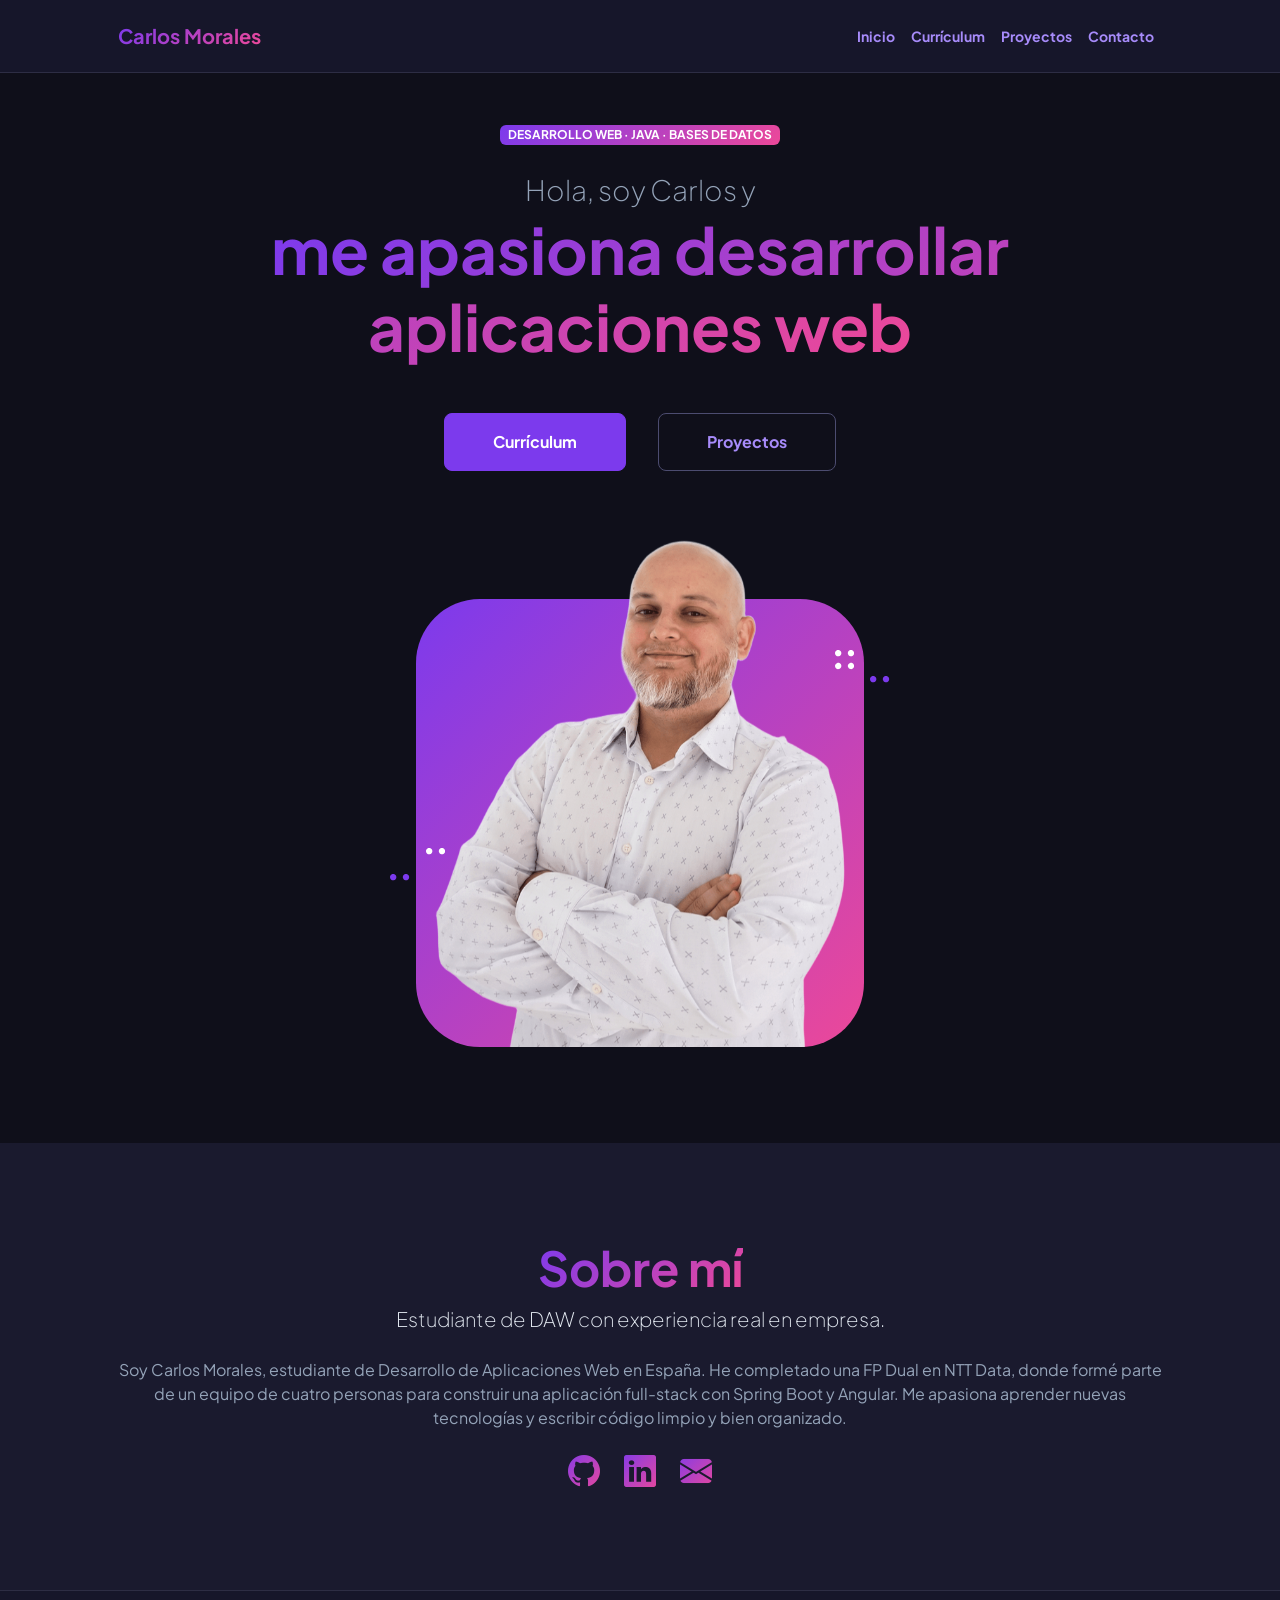
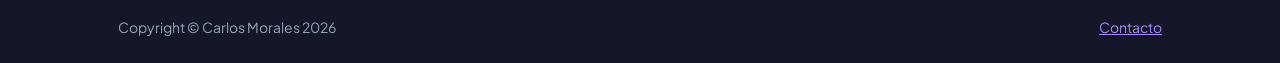
==== index.html @ aca1f1fe "Primer commit" ====
<!DOCTYPE html>
<html lang="es">
    <head>
        <meta charset="utf-8" />
        <meta name="viewport" content="width=device-width, initial-scale=1, shrink-to-fit=no" />
        <meta name="description" content="Portfolio de Carlos Morales, estudiante de DAW" />
        <meta name="author" content="Carlos Morales" />
        <title>Carlos Morales — Portfolio</title>
        <!-- Favicon-->
        <link rel="icon" type="image/x-icon" href="assets/favicon.ico" />
        <!-- Google Fonts-->
        <link rel="preconnect" href="https://fonts.googleapis.com" />
        <link rel="preconnect" href="https://fonts.gstatic.com" crossorigin />
        <link href="https://fonts.googleapis.com/css2?family=Plus+Jakarta+Sans:wght@100;200;300;400;500;600;700;800;900&display=swap" rel="stylesheet" />
        <!-- Bootstrap Icons-->
        <link href="https://cdn.jsdelivr.net/npm/bootstrap-icons@1.8.1/font/bootstrap-icons.css" rel="stylesheet" />
        <!-- Estilos de la plantilla (incluye Bootstrap)-->
        <link href="css/styles.css" rel="stylesheet" />
    </head>
    <body class="d-flex flex-column h-100">
        <main class="flex-shrink-0">

            <!-- Navbar -->
            <nav class="navbar navbar-expand-lg navbar-light bg-white py-3">
                <div class="container px-5">
                    <a class="navbar-brand" href="index.html"><span class="fw-bolder text-primary">Carlos Morales</span></a>
                    <button class="navbar-toggler" type="button" data-bs-toggle="collapse" data-bs-target="#navbarSupportedContent" aria-controls="navbarSupportedContent" aria-expanded="false" aria-label="Toggle navigation"><span class="navbar-toggler-icon"></span></button>
                    <div class="collapse navbar-collapse" id="navbarSupportedContent">
                        <ul class="navbar-nav ms-auto mb-2 mb-lg-0 small fw-bolder">
                            <li class="nav-item"><a class="nav-link" href="index.html">Inicio</a></li>
                            <li class="nav-item"><a class="nav-link" href="resume.html">Currículum</a></li>
                            <li class="nav-item"><a class="nav-link" href="projects.html">Proyectos</a></li>
                            <li class="nav-item"><a class="nav-link" href="contact.html">Contacto</a></li>
                        </ul>
                    </div>
                </div>
            </nav>

            <!-- Header / Hero -->
            <header class="py-5">
                <div class="container px-5 pb-5">
                    <div class="row gx-5 align-items-center">
                        <div class="col-xxl-5">
                            <div class="text-center text-xxl-start">
                                <div class="badge bg-gradient-primary-to-secondary text-white mb-4">
                                    <div class="text-uppercase">Desarrollo Web &middot; Java &middot; Bases de Datos</div>
                                </div>
                                <div class="fs-3 fw-light text-muted">Hola, soy Carlos y</div>
                                <h1 class="display-3 fw-bolder mb-5"><span class="text-gradient d-inline">me apasiona desarrollar aplicaciones web</span></h1>
                                <div class="d-grid gap-3 d-sm-flex justify-content-sm-center justify-content-xxl-start mb-3">
                                    <a class="btn btn-primary btn-lg px-5 py-3 me-sm-3 fs-6 fw-bolder" href="resume.html">Currículum</a>
                                    <a class="btn btn-outline-dark btn-lg px-5 py-3 fs-6 fw-bolder" href="projects.html">Proyectos</a>
                                </div>
                            </div>
                        </div>
                        <div class="col-xxl-7">
                            <div class="d-flex justify-content-center mt-5 mt-xxl-0">
                                <div class="profile bg-gradient-primary-to-secondary">
                                    <!-- Sustituye por tu foto: <img class="profile-img" src="assets/tu-foto.png" alt="Carlos Morales" /> -->
                                    <img class="profile-img" src="assets/profile.png" alt="Carlos Morales" />
                                    <div class="dots-1">
                                        <svg version="1.1" xmlns="http://www.w3.org/2000/svg" xmlns:xlink="http://www.w3.org/1999/xlink" x="0px" y="0px" viewBox="0 0 191.6 1215.4" style="enable-background: new 0 0 191.6 1215.4" xml:space="preserve"><g transform="translate(0.000000,1280.000000) scale(0.100000,-0.100000)"><path d="M227.7,12788.6c-105-35-200-141-222-248c-43-206,163-412,369-369c155,32,275,190,260,339c-11,105-90,213-190,262C383.7,12801.6,289.7,12808.6,227.7,12788.6z"></path><path d="M1507.7,12788.6c-151-50-253-216-222-362c25-119,136-230,254-255c194-41,395,142,375,339c-11,105-90,213-190,262C1663.7,12801.6,1569.7,12808.6,1507.7,12788.6z"></path><path d="M227.7,11508.6c-105-35-200-141-222-248c-43-206,163-412,369-369c155,32,275,190,260,339c-11,105-90,213-190,262C383.7,11521.6,289.7,11528.6,227.7,11508.6z"></path><path d="M1507.7,11508.6c-151-50-253-216-222-362c25-119,136-230,254-255c194-41,395,142,375,339c-11,105-90,213-190,262C1663.7,11521.6,1569.7,11528.6,1507.7,11508.6z"></path></g></svg>
                                    </div>
                                    <div class="dots-2">
                                        <svg version="1.1" xmlns="http://www.w3.org/2000/svg" xmlns:xlink="http://www.w3.org/1999/xlink" x="0px" y="0px" viewBox="0 0 191.6 1215.4" style="enable-background: new 0 0 191.6 1215.4" xml:space="preserve"><g transform="translate(0.000000,1280.000000) scale(0.100000,-0.100000)"><path d="M227.7,12788.6c-105-35-200-141-222-248c-43-206,163-412,369-369c155,32,275,190,260,339c-11,105-90,213-190,262C383.7,12801.6,289.7,12808.6,227.7,12788.6z"></path><path d="M1507.7,12788.6c-151-50-253-216-222-362c25-119,136-230,254-255c194-41,395,142,375,339c-11,105-90,213-190,262C1663.7,12801.6,1569.7,12808.6,1507.7,12788.6z"></path></g></svg>
                                    </div>
                                    <div class="dots-3">
                                        <svg version="1.1" xmlns="http://www.w3.org/2000/svg" xmlns:xlink="http://www.w3.org/1999/xlink" x="0px" y="0px" viewBox="0 0 191.6 1215.4" style="enable-background: new 0 0 191.6 1215.4" xml:space="preserve"><g transform="translate(0.000000,1280.000000) scale(0.100000,-0.100000)"><path d="M227.7,12788.6c-105-35-200-141-222-248c-43-206,163-412,369-369c155,32,275,190,260,339c-11,105-90,213-190,262C383.7,12801.6,289.7,12808.6,227.7,12788.6z"></path><path d="M1507.7,12788.6c-151-50-253-216-222-362c25-119,136-230,254-255c194-41,395,142,375,339c-11,105-90,213-190,262C1663.7,12801.6,1569.7,12808.6,1507.7,12788.6z"></path></g></svg>
                                    </div>
                                    <div class="dots-4">
                                        <svg version="1.1" xmlns="http://www.w3.org/2000/svg" xmlns:xlink="http://www.w3.org/1999/xlink" x="0px" y="0px" viewBox="0 0 191.6 1215.4" style="enable-background: new 0 0 191.6 1215.4" xml:space="preserve"><g transform="translate(0.000000,1280.000000) scale(0.100000,-0.100000)"><path d="M227.7,12788.6c-105-35-200-141-222-248c-43-206,163-412,369-369c155,32,275,190,260,339c-11,105-90,213-190,262C383.7,12801.6,289.7,12808.6,227.7,12788.6z"></path><path d="M1507.7,12788.6c-151-50-253-216-222-362c25-119,136-230,254-255c194-41,395,142,375,339c-11,105-90,213-190,262C1663.7,12801.6,1569.7,12808.6,1507.7,12788.6z"></path></g></svg>
                                    </div>
                                </div>
                            </div>
                        </div>
                    </div>
                </div>
            </header>

            <!-- Sección Sobre mí -->
            <section class="bg-light py-5">
                <div class="container px-5">
                    <div class="row gx-5 justify-content-center">
                        <div class="col-xxl-8">
                            <div class="text-center my-5">
                                <h2 class="display-5 fw-bolder"><span class="text-gradient d-inline">Sobre mí</span></h2>
                                <p class="lead fw-light mb-4">Estudiante de DAW con experiencia real en empresa.</p>
                                <p class="text-muted">
                                    Soy Carlos Morales, estudiante de Desarrollo de Aplicaciones Web en España.
                                    He completado una FP Dual en NTT Data, donde formé parte de un equipo de cuatro personas
                                    para construir una aplicación full-stack con Spring Boot y Angular.
                                    Me apasiona aprender nuevas tecnologías y escribir código limpio y bien organizado.
                                </p>
                                <div class="d-flex justify-content-center fs-2 gap-4">
                                    <a class="text-gradient" href="https://github.com/carlosmr14" target="_blank"><i class="bi bi-github"></i></a>
                                    <a class="text-gradient" href="https://www.linkedin.com/in/carlos-morales-ruiz-54906816a/" target="_blank"><i class="bi bi-linkedin"></i></a>
                                    <a class="text-gradient" href="mailto:carlosmr.1493@gmail.com"><i class="bi bi-envelope-fill"></i></a>
                                </div>
                            </div>
                        </div>
                    </div>
                </div>
            </section>

        </main>

        <!-- Footer -->
        <footer class="bg-white py-4 mt-auto">
            <div class="container px-5">
                <div class="row align-items-center justify-content-between flex-column flex-sm-row">
                    <div class="col-auto"><div class="small m-0">Copyright &copy; Carlos Morales 2026</div></div>
                    <div class="col-auto">
                        <a class="small" href="contact.html">Contacto</a>
                    </div>
                </div>
            </div>
        </footer>

        <!-- Bootstrap JS -->
        <script src="https://cdn.jsdelivr.net/npm/bootstrap@5.2.3/dist/js/bootstrap.bundle.min.js"></script>
        <script src="js/scripts.js"></script>
    </body>
</html>
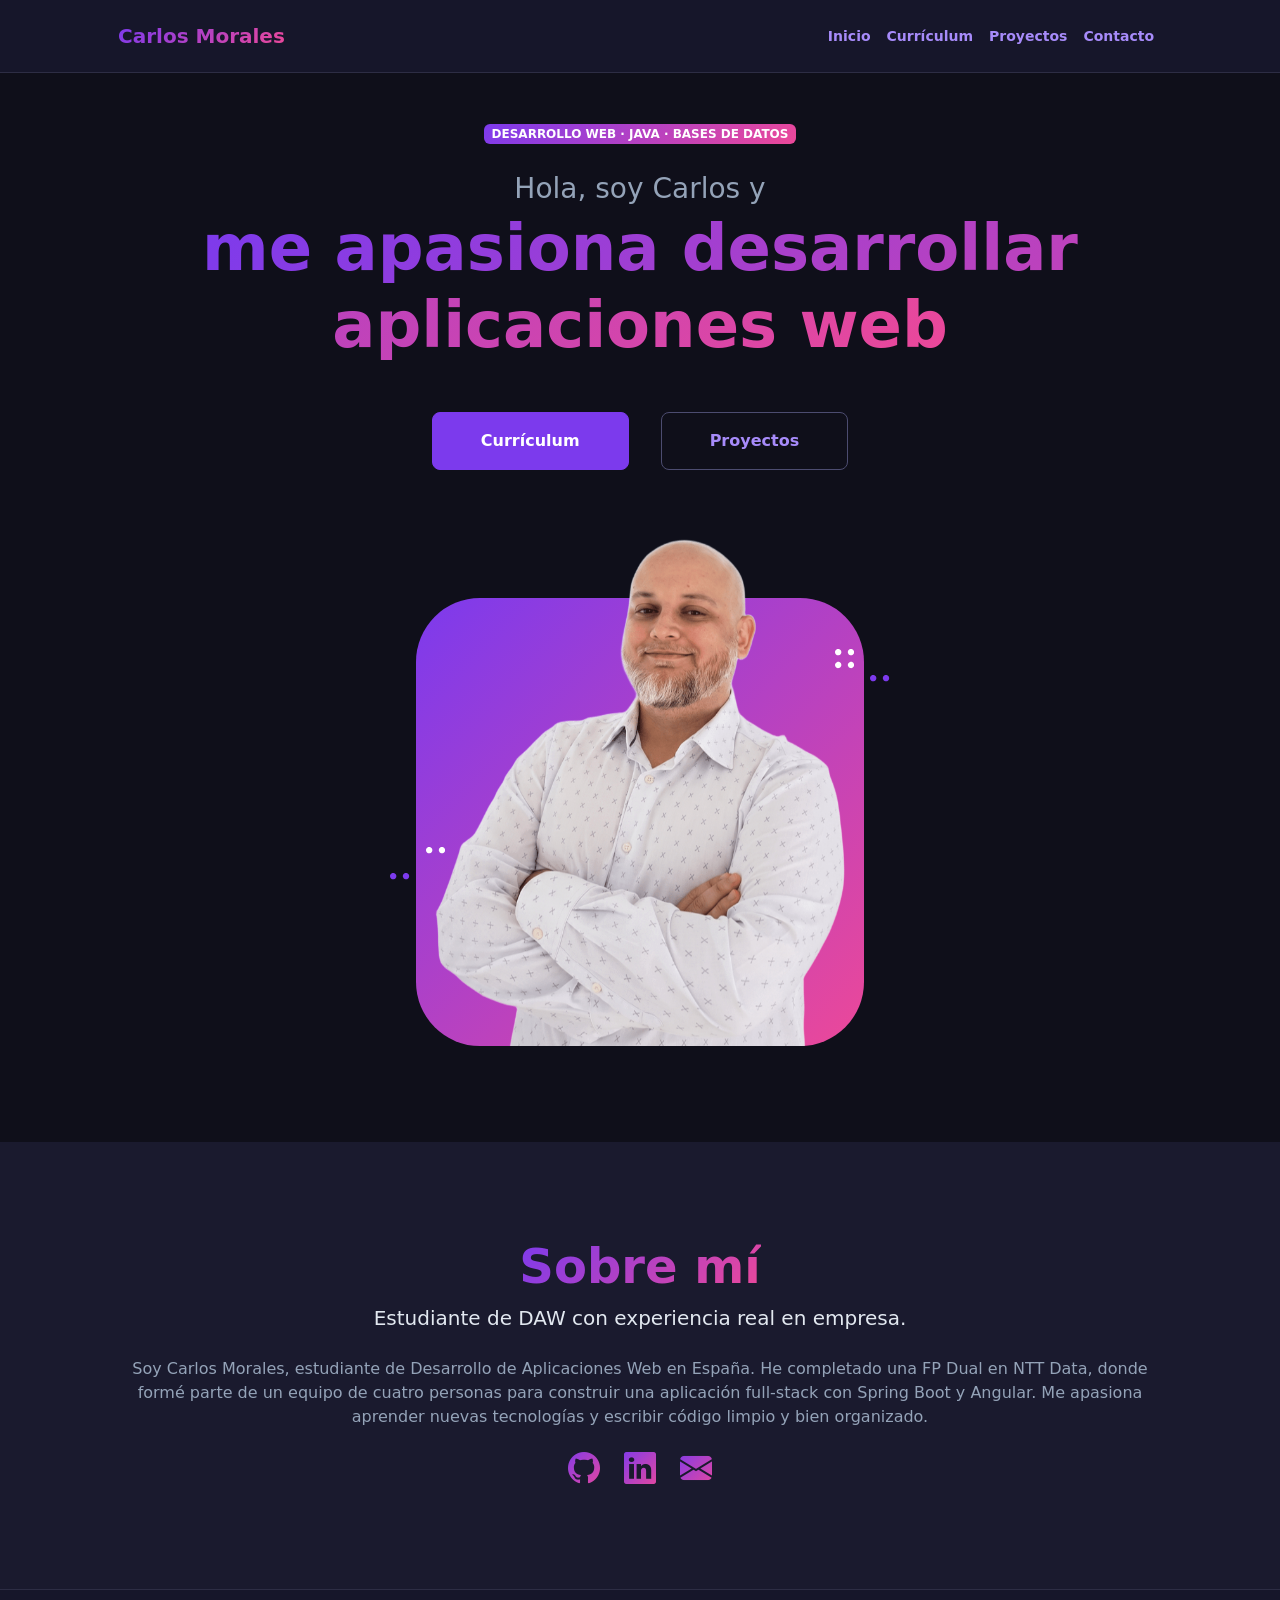
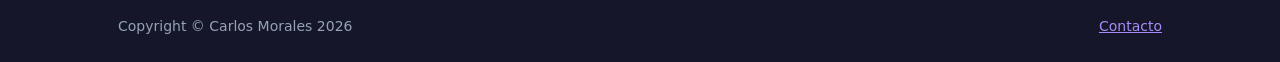
==== commit d3b19f0c: "Corrección de datos en las páginas html" ====
--- a/index.html
+++ b/index.html
@@ -6,21 +6,17 @@
         <meta name="description" content="Portfolio de Carlos Morales, estudiante de DAW" />
         <meta name="author" content="Carlos Morales" />
         <title>Carlos Morales — Portfolio</title>
-        <!-- Favicon-->
         <link rel="icon" type="image/x-icon" href="assets/favicon.ico" />
-        <!-- Google Fonts-->
         <link rel="preconnect" href="https://fonts.googleapis.com" />
         <link rel="preconnect" href="https://fonts.gstatic.com" crossorigin />
         <link href="https://fonts.googleapis.com/css2?family=Plus+Jakarta+Sans:wght@100;200;300;400;500;600;700;800;900&display=swap" rel="stylesheet" />
-        <!-- Bootstrap Icons-->
         <link href="https://cdn.jsdelivr.net/npm/bootstrap-icons@1.8.1/font/bootstrap-icons.css" rel="stylesheet" />
-        <!-- Estilos de la plantilla (incluye Bootstrap)-->
+        <link href="https://cdn.jsdelivr.net/npm/bootstrap@5.2.3/dist/css/bootstrap.min.css" rel="stylesheet" />
         <link href="css/styles.css" rel="stylesheet" />
     </head>
     <body class="d-flex flex-column h-100">
         <main class="flex-shrink-0">
 
-            <!-- Navbar -->
             <nav class="navbar navbar-expand-lg navbar-light bg-white py-3">
                 <div class="container px-5">
                     <a class="navbar-brand" href="index.html"><span class="fw-bolder text-primary">Carlos Morales</span></a>
@@ -36,7 +32,6 @@
                 </div>
             </nav>
 
-            <!-- Header / Hero -->
             <header class="py-5">
                 <div class="container px-5 pb-5">
                     <div class="row gx-5 align-items-center">
@@ -56,7 +51,6 @@
                         <div class="col-xxl-7">
                             <div class="d-flex justify-content-center mt-5 mt-xxl-0">
                                 <div class="profile bg-gradient-primary-to-secondary">
-                                    <!-- Sustituye por tu foto: <img class="profile-img" src="assets/tu-foto.png" alt="Carlos Morales" /> -->
                                     <img class="profile-img" src="assets/profile.png" alt="Carlos Morales" />
                                     <div class="dots-1">
                                         <svg version="1.1" xmlns="http://www.w3.org/2000/svg" xmlns:xlink="http://www.w3.org/1999/xlink" x="0px" y="0px" viewBox="0 0 191.6 1215.4" style="enable-background: new 0 0 191.6 1215.4" xml:space="preserve"><g transform="translate(0.000000,1280.000000) scale(0.100000,-0.100000)"><path d="M227.7,12788.6c-105-35-200-141-222-248c-43-206,163-412,369-369c155,32,275,190,260,339c-11,105-90,213-190,262C383.7,12801.6,289.7,12808.6,227.7,12788.6z"></path><path d="M1507.7,12788.6c-151-50-253-216-222-362c25-119,136-230,254-255c194-41,395,142,375,339c-11,105-90,213-190,262C1663.7,12801.6,1569.7,12808.6,1507.7,12788.6z"></path><path d="M227.7,11508.6c-105-35-200-141-222-248c-43-206,163-412,369-369c155,32,275,190,260,339c-11,105-90,213-190,262C383.7,11521.6,289.7,11528.6,227.7,11508.6z"></path><path d="M1507.7,11508.6c-151-50-253-216-222-362c25-119,136-230,254-255c194-41,395,142,375,339c-11,105-90,213-190,262C1663.7,11521.6,1569.7,11528.6,1507.7,11508.6z"></path></g></svg>
@@ -77,7 +71,6 @@
                 </div>
             </header>
 
-            <!-- Sección Sobre mí -->
             <section class="bg-light py-5">
                 <div class="container px-5">
                     <div class="row gx-5 justify-content-center">
@@ -104,7 +97,6 @@
 
         </main>
 
-        <!-- Footer -->
         <footer class="bg-white py-4 mt-auto">
             <div class="container px-5">
                 <div class="row align-items-center justify-content-between flex-column flex-sm-row">
@@ -116,8 +108,10 @@
             </div>
         </footer>
 
-        <!-- Bootstrap JS -->
         <script src="https://cdn.jsdelivr.net/npm/bootstrap@5.2.3/dist/js/bootstrap.bundle.min.js"></script>
         <script src="js/scripts.js"></script>
+        <button id="btn-arriba">
+        <i class="bi bi-arrow-up"></i>
+</button>
     </body>
 </html>
--- a/css/styles.css
+++ b/css/styles.css
@@ -0,0 +1,267 @@
+/* tema oscuro */
+:root {
+  --bs-primary:          #7c3aed;
+  --bs-secondary:        #ec4899;
+  --bs-primary-rgb:      124, 58, 237;
+  --bs-secondary-rgb:    236, 72, 153;
+  --bs-link-color:       #a78bfa;
+  --bs-link-hover-color: #c4b5fd;
+  --bs-body-color:       #e2e8f0;
+  --bs-body-bg:          #0f0f1a;
+  --bs-body-color-rgb:   226, 232, 240;
+  --bs-body-bg-rgb:      15, 15, 26;
+  --bs-border-color:     #2d2d44;
+}
+
+/* Base */
+html, body { height: 100%; }
+body {
+  background-color: #0f0f1a;
+  color: #e2e8f0;
+}
+
+/* Navbar */
+.navbar.bg-white {
+  background-color: #16162a !important;
+  border-bottom: 1px solid #2d2d44;
+}
+
+.navbar-brand span {
+  background: -webkit-linear-gradient(315deg, #7c3aed 0%, #ec4899 100%);
+  -webkit-background-clip: text;
+  -webkit-text-fill-color: transparent;
+}
+
+.nav-link { color: #a78bfa !important; }
+.nav-link:hover { color: #ec4899 !important; }
+
+/* Menú hamburguesa en móvil */
+.navbar-toggler { border-color: #a78bfa; }
+.navbar-toggler-icon {
+  background-image: url("data:image/svg+xml,%3csvg xmlns='http://www.w3.org/2000/svg' viewBox='0 0 30 30'%3e%3cpath stroke='%23a78bfa' stroke-linecap='round' stroke-miterlimit='10' stroke-width='2' d='M4 7h22M4 15h22M4 23h22'/%3e%3c/svg%3e");
+}
+
+/* Footer */
+footer.bg-white {
+  background-color: #16162a !important;
+  border-top: 1px solid #2d2d44;
+  color: #94a3b8;
+}
+
+footer a { color: #a78bfa; }
+footer a:hover { color: #ec4899; }
+
+/* Fondos */
+.bg-light { background-color: #1a1a2e !important; }
+
+/* Tarjetas */
+.card {
+  background-color: #1e1e35 !important;
+  border: 1px solid #2d2d44 !important;
+  color: #e2e8f0 !important;
+}
+
+.card .bg-light { background-color: #16162a !important; }
+.card p, .card div { color: #cbd5e1; }
+
+/* Degradado principal */
+.bg-gradient-primary-to-secondary {
+  background: linear-gradient(135deg, #7c3aed 0%, #ec4899 100%);
+}
+
+/* Texto con degradado */
+.text-gradient {
+  background: -webkit-linear-gradient(315deg, #7c3aed 0%, #ec4899 100%);
+  -webkit-background-clip: text;
+  -webkit-text-fill-color: transparent;
+}
+
+/* Utilidades de la plantilla */
+.rounded-4 { border-radius: 1rem !important; }
+.feature {
+  display: inline-flex;
+  align-items: center;
+  justify-content: center;
+  height: 3rem;
+  width: 3rem;
+  font-size: 1.5rem;
+}
+
+/* Botones */
+.btn-primary {
+  background-color: #7c3aed;
+  border-color: #7c3aed;
+  color: #fff;
+}
+
+.btn-primary:hover,
+.btn-primary:focus {
+  background-color: #6d28d9;
+  border-color: #6d28d9;
+  color: #fff;
+}
+
+.btn-outline-dark {
+  border-color: #4c4c70;
+  color: #a78bfa;
+}
+
+.btn-outline-dark:hover {
+  background-color: #7c3aed;
+  border-color: #7c3aed;
+  color: #fff;
+}
+
+.btn-outline-light {
+  border-color: rgba(255, 255, 255, 0.6);
+  color: #fff;
+}
+
+.btn-outline-light:hover {
+  background-color: rgba(255, 255, 255, 0.15);
+  color: #fff;
+}
+
+/* Colores de texto */
+.text-primary   { color: #a78bfa !important; }
+.text-secondary { color: #f472b6 !important; }
+.text-muted     { color: #94a3b8 !important; }
+
+/* Badges */
+.badge.bg-primary   { background-color: #7c3aed !important; }
+.badge.bg-secondary { background-color: #9d174d !important; }
+.badge.bg-success   { background-color: #065f46 !important; color: #6ee7b7 !important; }
+
+/* Badges personalizados */
+.badge-starwars {
+  background-color: #1a1a2a;
+  color: #FFE81F;
+  border: 1px solid #FFE81F;
+}
+
+.badge-motogp {
+  background-color: #8B0000;
+  color: #fff;
+}
+
+/* Formulario de contacto */
+.bg-light.rounded-4 { background-color: #1a1a2e !important; }
+.form-control {
+  background-color: #16162a;
+  border-color: #2d2d44;
+  color: #e2e8f0;
+}
+
+.form-control:focus {
+  background-color: #16162a;
+  border-color: #7c3aed;
+  color: #e2e8f0;
+  box-shadow: 0 0 0 0.2rem rgba(124, 58, 237, 0.25);
+}
+
+.form-control::placeholder { color: #64748b; }
+.form-floating label { color: #64748b; }
+
+/* Foto de perfil */
+.profile {
+  position: relative;
+  height: 75vw;
+  width: 75vw;
+  border-radius: 5vw;
+  margin-top: 5vw;
+  max-height: 40rem;
+  max-width: 40rem;
+}
+
+.profile .profile-img {
+  height: 80vw;
+  max-height: 45rem;
+  position: absolute;
+  bottom: 0;
+  left: 50%;
+  transform: translateX(-50%);
+}
+
+.profile .dots-1 { position: absolute; width: 3vw; right: 1.5vw;  top: 4vw; }
+.profile .dots-2 { position: absolute; width: 3vw; right: -4vw;   top: 6.05vw; }
+.profile .dots-3 { position: absolute; width: 3vw; left: 1.5vw;   bottom: 6.05vw; }
+.profile .dots-4 { position: absolute; width: 3vw; left: -4vw;    bottom: 4vw; }
+.profile .dots-1 svg { fill: #fff; }
+.profile .dots-2 svg { fill: #7c3aed; }
+.profile .dots-3 svg { fill: #fff; }
+.profile .dots-4 svg { fill: #7c3aed; }
+
+@media (min-width: 576px) {
+  .profile { height: 60vw; width: 60vw; }
+  .profile .profile-img { height: 65vw; }
+  .profile .dots-1 { width: 3vw; right: 1.5vw; }
+  .profile .dots-2 { width: 3vw; right: -4vw; }
+  .profile .dots-3 { width: 3vw; left: 1.5vw; }
+  .profile .dots-4 { width: 3vw; left: -4vw; }
+}
+
+@media (min-width: 768px) {
+  .profile { height: 50vw; width: 50vw; }
+  .profile .profile-img { height: 55vw; }
+  .profile .dots-1 { width: 3vw; right: 1.5vw; }
+  .profile .dots-2 { width: 3vw; right: -4vw; }
+  .profile .dots-3 { width: 3vw; left: 1.5vw; }
+  .profile .dots-4 { width: 3vw; left: -4vw; }
+}
+
+@media (min-width: 992px) {
+  .profile { height: 40vw; width: 40vw; }
+  .profile .profile-img { height: 45vw; }
+  .profile .dots-1 { width: 1.5vw; right: 0.75vw; }
+  .profile .dots-2 { width: 1.5vw; right: -2vw; }
+  .profile .dots-3 { width: 1.5vw; left: 0.75vw; }
+  .profile .dots-4 { width: 1.5vw; left: -2vw; }
+}
+
+@media (min-width: 1200px) {
+  .profile { height: 35vw; width: 35vw; }
+  .profile .profile-img { height: 40vw; }
+  .profile .dots-1 { width: 1.5vw; right: 0.75vw; }
+  .profile .dots-2 { width: 1.5vw; right: -2vw; }
+  .profile .dots-3 { width: 1.5vw; left: 0.75vw; }
+  .profile .dots-4 { width: 1.5vw; left: -2vw; }
+}
+
+.animado {
+    opacity: 0;
+    transform: translateY(20px);
+    transition: opacity 0.6s ease, transform 0.6s ease;
+}
+
+.animado.visible {
+    opacity: 1;
+    transform: translateY(0);
+}
+
+#btn-arriba {
+    position: fixed;
+    bottom: 2rem;
+    right: 2rem;
+    width: 48px;
+    height: 48px;
+    border-radius: 50%;
+    border: none;
+    background: linear-gradient(135deg, #7c3aed 0%, #ec4899 100%);
+    color: #fff;
+    font-size: 1.2rem;
+    cursor: pointer;
+    opacity: 0;
+    visibility: hidden;
+    transition: opacity 0.3s ease, visibility 0.3s ease, transform 0.3s ease;
+    z-index: 999;
+    box-shadow: 0 4px 15px rgba(124, 58, 237, 0.4);
+}
+
+#btn-arriba.visible {
+    opacity: 1;
+    visibility: visible;
+}
+
+#btn-arriba:hover {
+    transform: translateY(-4px);
+}
